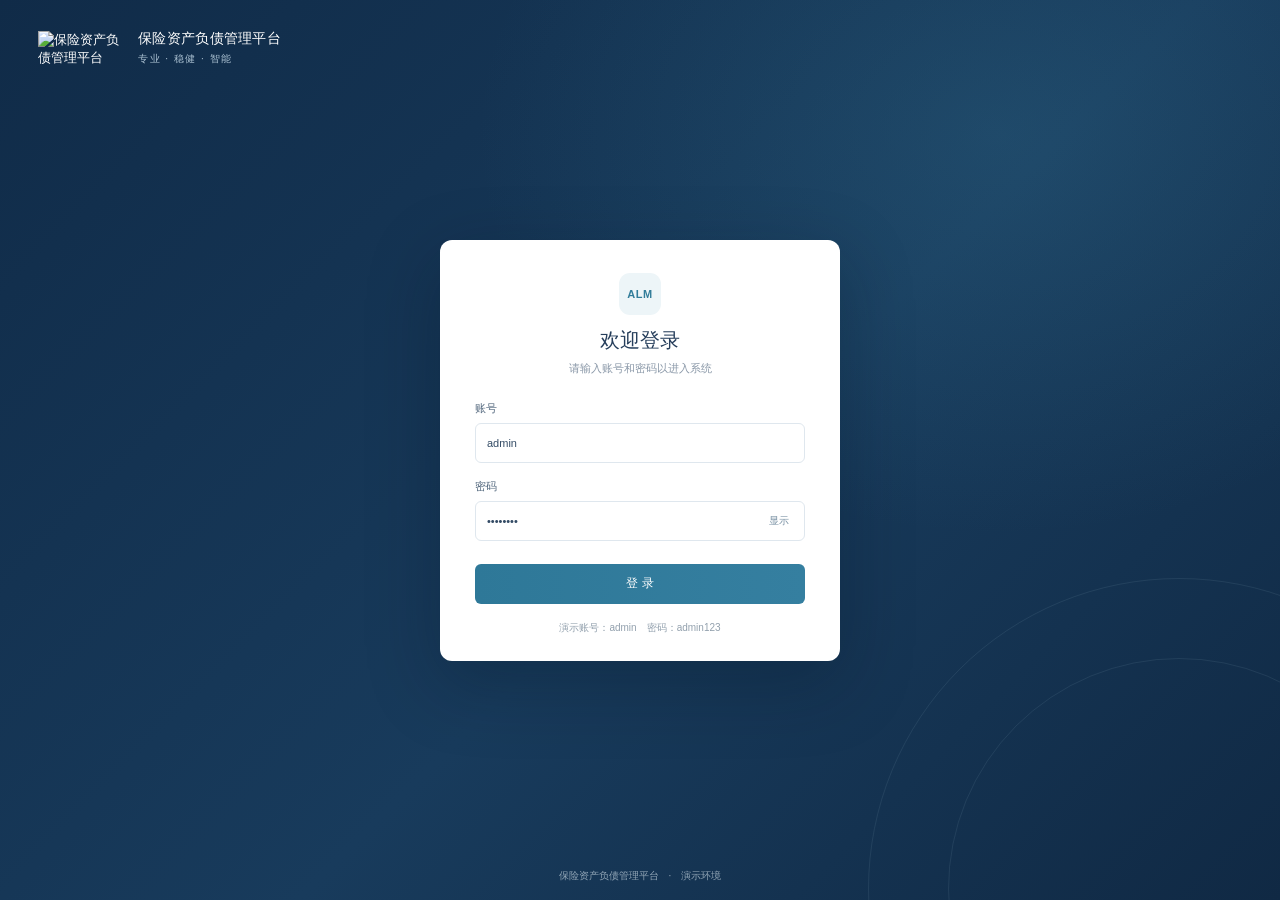
==== index.html @ 6f088827 "v2: 首页监管看板+导航测算分析/数据接入/报送管理+三步导入校验" ====
<!doctype html>
<html lang="zh-CN"><head><meta charset="UTF-8"/><meta name="viewport" content="width=device-width, initial-scale=1.0"/><meta name="theme-color" content="#10243f"/><title>保险资产负债管理平台</title>  <script type="module" crossorigin src="./assets/index-BGOxUwSF.js"></script>
  <link rel="stylesheet" crossorigin href="./assets/index-DNsVfER6.css">
</head><body><div id="root"></div></body></html>
---- assets/index-DNsVfER6.css ----
:root{color:#233d59;font-synthesis:none;text-rendering:optimizelegibility;-webkit-font-smoothing:antialiased;--nav:#10243f;--nav-active:#1b3e60;--accent:#43c0bf;--primary:#176f91;--primary-hover:#125c7b;--title:#172b4d;--muted:#74839a;--line:#e8edf4;--shadow:0 3px 8px #152b490f;background:#f4f7fb;font-family:Inter,PingFang SC,Microsoft YaHei,Arial,sans-serif;font-size:13px;font-weight:400}*{box-sizing:border-box}body{min-width:320px;min-height:100vh;margin:0}button,input,select,textarea{font:inherit}button{cursor:pointer;color:inherit}a{color:inherit;text-decoration:none}.app-shell{background:#f4f7fb;height:100vh;min-height:600px;display:flex;overflow:hidden}.sidebar{background:var(--nav);color:#bdc8d6;flex-direction:column;flex:none;width:260px;display:flex;overflow:hidden}.brand{color:#fff;white-space:nowrap;flex:none;align-items:center;gap:12px;height:75px;padding:0 22px;font-size:13px;display:flex}.brand-mark{background:#1b88a6;border-radius:10px;place-items:center;width:34px;height:34px;font-size:26px;font-weight:300;line-height:1;display:grid}.brand-logo{flex:none;width:auto;height:30px;display:block}.brand-text{flex-direction:column;justify-content:center;min-width:0;line-height:1.2;display:flex}.brand-text b{color:#fff;letter-spacing:1px;white-space:nowrap;font-size:13px;font-weight:600}@media (width>=761px){.brand-mark{display:none}}.nav-scroll{scrollbar-width:thin;scrollbar-color:#324861 transparent;flex:1;padding-bottom:16px;overflow-y:auto}.nav-caption{color:#71849f;letter-spacing:1px;padding:20px 22px 8px;font-size:11px}.nav-module{padding:0 12px}.nav-item{color:#bdc8d6;border-radius:7px;align-items:center;gap:12px;height:40px;margin-bottom:5px;padding:0 12px 0 20px;font-size:13px;font-weight:600;transition:background .15s,color .15s;display:flex;position:relative}.nav-item:hover{color:#fff;background:#ffffff0f}.nav-item.active{background:var(--nav-active);color:#fff;font-weight:600}.nav-item.active:before{content:"";background:var(--accent);border-radius:2px;width:3px;position:absolute;top:10px;bottom:10px;left:0}.nav-dot{background:#7f92aa;border-radius:50%;flex:none;width:9px;height:9px}.nav-item.active .nav-dot{background:#59cbca;box-shadow:0 0 0 1px #59cbca59}.nav-chevron{color:#9ab4ca;margin-left:auto;font-size:13px}.sub-list{padding:3px 8px 8px 22px}.sub-list.grouped{background:#ffffff06;border-left:1px solid #ffffff12;border-radius:0 7px 7px 0;margin:1px 0 7px;padding:6px 8px 8px 22px}.sub-group{color:#8fa3bb;letter-spacing:.3px;text-align:left;cursor:pointer;background:0 0;border:0;border-radius:4px;align-items:center;gap:6px;width:100%;padding:7px 10px 4px;font-size:12px;font-weight:600;transition:color .15s;display:flex}.sub-group:hover{color:#c9d6e6}.sub-chevron{color:#6a7f99;margin-left:auto;font-size:12px;transition:transform .15s}.sub-group:before{content:"";background:#5a7088;border-radius:50%;flex:none;width:4px;height:4px}.sub-item{color:#a9b9cd;border-radius:5px;margin:1px 0;padding:7px 12px;font-size:11px;font-weight:500;line-height:1.4;transition:background .15s,color .15s;display:block}.sub-item:hover{color:#e9f2fa;background:#ffffff0d}.sub-item.active{color:#12334d;background:#d8edf2;font-weight:700;position:relative}.sub-item.active:before{content:"";background:var(--accent);border-radius:2px;width:3px;position:absolute;top:6px;bottom:6px;left:0}.nav-divider{border-top:1px solid #2a3e57;margin:15px 22px 0}.sys-nav{text-align:left;color:#bdc8d6;background:0 0;border:0;width:100%;height:36px;padding-left:46px;font-size:12px;display:block}.sys-nav:hover{color:#fff}.sidebar-user{background:#172f4c;border-radius:9px;flex:none;align-items:center;gap:11px;min-height:62px;margin:auto 16px 20px;padding:0 14px;display:flex}.sidebar-user b,.sidebar-user small{display:block}.sidebar-user b{color:#fff;font-size:11px;font-weight:600}.sidebar-user small{color:#95a9c0;margin-top:3px;font-size:10px}.user-avatar,.top-avatar{color:#fff;background:#2b6981;border-radius:50%;flex:none;place-items:center;width:30px;height:30px;font-size:10px;display:grid}.main-area{flex-direction:column;flex:1;min-width:0;display:flex}.topbar{z-index:2;background:#fff;border-bottom:1px solid #e9eef5;flex:none;justify-content:space-between;align-items:center;height:58px;padding:0 30px;display:flex}.breadcrumbs{color:#738198;font-size:11px}.breadcrumbs b{font-weight:600}.breadcrumbs span{color:#3d526e}.top-user{color:#3b4b62;align-items:center;gap:9px;font-size:11px;display:flex}.top-avatar{color:#217e91;background:#edf4f7;width:28px;height:28px}.caret{color:#8997a9}.page-scroll{flex:1;min-height:0;overflow:auto}.page-content{max-width:1800px;margin:0 auto;padding:23px 30px 34px}.page-heading{justify-content:space-between;align-items:flex-start;gap:18px;min-height:56px;margin-bottom:18px;display:flex}.page-heading h1{color:var(--title);margin:0;font-size:21px;font-weight:700;line-height:1.2}.page-heading p{color:var(--muted);margin:7px 0 0;font-size:11px}.heading-actions{flex-wrap:wrap;align-items:center;gap:8px;display:flex}.button{color:#51677f;white-space:nowrap;background:#fff;border:1px solid #dce5ee;border-radius:5px;justify-content:center;align-items:center;height:30px;padding:0 14px;font-size:11px;transition:all .15s;display:inline-flex}.button:hover{color:var(--primary);background:#f7fbfd;border-color:#a9c6d7}.button.primary{background:var(--primary);border-color:var(--primary);color:#fff;font-weight:600}.button.primary:hover{background:var(--primary-hover);border-color:var(--primary-hover)}.status-pill{color:#2b8972;white-space:nowrap;background:#eff9f5;border:1px solid #cce9df;border-radius:14px;padding:5px 10px;font-size:10px}.card{box-shadow:var(--shadow);background:#fff;border:1px solid #e7edf3;border-radius:8px;overflow:hidden}.card-header{border-bottom:1px solid #edf1f5;justify-content:space-between;align-items:center;height:50px;padding:0 18px;display:flex}.card-header h2{color:var(--title);margin:0;font-size:13px;font-weight:700}.card-header>div{align-items:center;gap:8px;display:flex}.card-body{padding:16px 18px}.muted{color:#8593a6;font-size:10px}.kpi-grid{grid-template-columns:repeat(7,minmax(125px,1fr));gap:10px;display:grid}.kpi-card{text-align:left;min-width:0;height:104px;box-shadow:var(--shadow);background:#fff;border:1px solid #e8edf4;border-radius:8px;padding:15px 13px 10px;transition:transform .15s,box-shadow .15s,border .15s;position:relative;overflow:hidden}.kpi-card:hover{transform:translateY(-2px);box-shadow:0 6px 16px #152b491a}.kpi-card.selected{border-color:#8fc5d2}.kpi-topline{background:#2289a3;height:3px;position:absolute;top:0;left:0;right:0}.kpi-card:nth-child(2n) .kpi-topline{background:#7386a7}.kpi-label{color:#52657d;text-overflow:ellipsis;white-space:nowrap;font-size:10px;display:block;overflow:hidden}.kpi-card strong{color:#1b3655;margin-top:6px;font-size:22px;line-height:1.15;display:block}.kpi-card small{color:#8795a8;margin-top:6px;font-size:9px;display:block}.kpi-card em{color:#23836e;margin-left:3px;font-style:normal}.metric-detail{border-color:#b9dce4;margin-top:13px}.text-button{color:var(--primary);background:0 0;border:0;font-size:10px}.formula-box{background:#f3f8fb;border-radius:6px;align-items:center;gap:16px;padding:12px 14px;display:flex}.formula-box span{color:#74839a;flex:none;font-size:10px}.formula-box b{color:#1d4667;font-size:12px}.metric-detail .card-body>p{color:#6f8093;margin:11px 0;font-size:11px}.detail-columns{color:#74839a;border-top:1px solid #edf1f5;flex-wrap:wrap;gap:28px;padding-top:9px;font-size:10px;display:flex}.detail-columns strong{color:#314b65;font-weight:600}.two-col{grid-template-columns:minmax(0,1.6fr) minmax(300px,1fr);gap:14px;display:grid}.section-gap{margin-top:14px}.chart-wrap{height:230px;padding-top:9px;position:relative}.chart-wrap svg{width:100%;height:205px;overflow:visible}.chart-wrap svg text{fill:#94a1b1;font-size:10px}.chart-legend{color:#74839a;gap:15px;font-size:10px;display:flex;position:absolute;top:-40px;right:2px}.chart-legend span{align-items:center;gap:5px;display:flex}.chart-legend i{border-radius:50%;width:8px;height:8px;display:inline-block}.legend-blue{background:#328bc6}.legend-teal{background:#22a38b}.allocation{justify-content:center;align-items:center;gap:25px;min-height:205px;display:flex}.donut{background:conic-gradient(#2789bb 0 52.4%,#4cae9d 52.4% 71%,#7fa4c1 71% 83.3%,#b2c3d4 83.3% 93.7%,#d8e0e8 93.7% 100%);border-radius:50%;flex:none;place-items:center;width:145px;height:145px;display:grid}.donut>div{text-align:center;background:#fff;border-radius:50%;align-content:center;width:102px;height:102px;display:grid}.donut b{color:#263e5d;font-size:17px}.donut small{color:#8290a2;font-size:9px}.allocation-list{min-width:160px}.allocation-list>div{color:#67798f;align-items:center;gap:7px;margin:12px 0;font-size:10px;display:flex}.allocation-list b{color:#334e6c;margin-left:auto}.swatch{background:#2789bb;border-radius:2px;width:8px;height:8px}.swatch.s1{background:#4cae9d}.swatch.s2{background:#7fa4c1}.swatch.s3{background:#b2c3d4}.swatch.s4{background:#d8e0e8}.table-scroll{width:100%;overflow:auto}table{border-collapse:collapse;white-space:nowrap;width:100%;font-size:11px}thead{background:#f4f7fa}th{color:#53677f;text-align:left;border-bottom:1px solid #e3eaf1;height:38px;padding:0 12px;font-weight:600}td{color:#364d67;border-bottom:1px solid #edf1f5;height:42px;padding:0 12px}.tag{white-space:nowrap;border-radius:11px;align-items:center;height:20px;padding:0 8px;font-size:9px;display:inline-flex}.tag.blue{color:#367da0;background:#edf5fa}.tag.gray{color:#8491a0;background:#f0f2f5}.positive{color:#23836e}.negative{color:#b84e42}.empty-cell{color:#93a0af;height:100px;text-align:center!important}.table-note{color:#93a0af;margin-top:12px;font-size:10px}.filterbar{box-shadow:var(--shadow);background:#fff;border:1px solid #e7edf3;border-radius:8px;flex-wrap:wrap;align-items:flex-end;gap:12px;margin-bottom:14px;padding:12px 16px;display:flex}.filter-control{color:#74839a;flex-direction:column;gap:5px;font-size:10px;display:flex}.filter-control select,.filter-control input,.table-toolbar input,.table-toolbar select,.market-filters select,.mini-select{color:#354b65;background:#fbfcfd;border:1px solid #e1e8ef;border-radius:5px;outline:none;min-width:150px;height:28px;padding:0 9px}.filter-control input:focus,.filter-control select:focus{border-color:#9dbdd2}.filter-control.search-control input{min-width:190px}.pager{color:#8492a3;justify-content:flex-end;align-items:center;gap:7px;margin:12px 0 4px;font-size:10px;display:flex}.pager button{color:#65768c;background:#fff;border:1px solid #e2e8ef;border-radius:4px;min-width:25px;height:25px}.pager .current-page{background:var(--primary);border-color:var(--primary);color:#fff}.pager input{text-align:center;border:1px solid #dce5ec;border-radius:4px;width:32px;height:22px}.tabs{border-bottom:1px solid #e2e8ef;gap:25px;margin:0 0 14px;display:flex}.tabs button{color:#718198;background:0 0;border:0;padding:0 2px 11px;font-size:12px;position:relative}.tabs button:hover,.tabs button.active{color:var(--primary);font-weight:600}.tabs button.active:after{content:"";background:var(--primary);border-radius:2px;height:2px;position:absolute;bottom:-1px;left:0;right:0}.tab-count{color:var(--primary);background:#e8f3f6;border-radius:9px;margin-left:6px;padding:1px 6px;font-size:9px}.table-toolbar{align-items:center;gap:10px;margin:-2px 0 12px;display:flex}.table-toolbar input{min-width:230px}.table-toolbar select{min-width:155px}.table-toolbar .tag{margin-left:auto}.switch{vertical-align:middle;background:#cdd5de;border:none;border-radius:11px;width:34px;height:18px;padding:2px;transition:background .2s}.switch:after{content:"";background:#fff;border-radius:50%;width:14px;height:14px;transition:transform .2s;display:block;box-shadow:0 1px 2px #8390a0}.switch.on{background:#27977d}.switch.on:after{transform:translate(16px)}.row-actions{gap:6px;display:flex}.row-actions .button{height:26px;padding:0 8px;font-size:10px}.summary-row{gap:12px;margin-bottom:14px;display:flex}.summary-card{min-width:150px;box-shadow:var(--shadow);background:#fff;border:1px solid #e7edf3;border-radius:7px;align-items:center;gap:9px;padding:11px 14px;display:flex}.summary-card small{color:#7c8b9d;font-size:10px}.summary-card b{color:#263f5e;font-size:15px}.summary-card span{color:#8391a1;font-size:10px}.notice{color:#52738c;background:#f0f7fb;border:1px solid #d9eaf2;border-radius:6px;margin:0 0 14px;padding:10px 13px;font-size:10px}.modal-backdrop{z-index:20;background:#0c1b2e6b;place-items:center;padding:16px;display:grid;position:fixed;inset:0}.modal{background:#fff;border-radius:9px;width:min(520px,100%);overflow:hidden;box-shadow:0 20px 70px #0c1b2e3d}.modal header,.modal footer{border-bottom:1px solid #edf1f5;justify-content:space-between;align-items:center;height:52px;padding:0 18px;display:flex}.modal header b{color:var(--title);font-size:14px}.modal header button{color:#8291a3;background:0 0;border:0;font-size:23px}.modal-body{color:#53677d;padding:18px;font-size:11px}.modal footer{border-top:1px solid #edf1f5;border-bottom:0;justify-content:flex-end;gap:8px}.modal-lead{color:#304a65;margin:0 0 14px;font-weight:600}.modal-field{color:#6e8094;margin-top:16px;font-size:10px;display:block}.modal-field textarea{color:#40566f;resize:vertical;border:1px solid #dfe7ee;border-radius:5px;width:100%;margin-top:6px;padding:9px;display:block}.report-summary{grid-template-columns:repeat(4,1fr);gap:10px;margin:14px 0;display:grid}.report-summary>div{box-shadow:var(--shadow);background:#fff;border:1px solid #e7edf3;border-radius:7px;padding:12px 14px}.report-summary small,.report-summary b{display:block}.report-summary small{color:#8491a1;font-size:10px}.report-summary b{color:#344d68;margin-top:6px;font-size:11px}.report-chapters{grid-template-columns:repeat(3,minmax(180px,1fr));gap:12px;display:grid}.chapter-card{text-align:left;min-height:112px;box-shadow:var(--shadow);background:#fff;border:1px solid #e7edf3;border-radius:8px;padding:15px}.chapter-card b,.chapter-card small{display:block}.chapter-card b{color:#304963;font-size:12px}.chapter-card small{color:#8391a1;margin-top:7px;font-size:10px}.chapter-progress{background:#eaf0f6;border-radius:3px;height:4px;margin-top:16px}.chapter-progress i{background:#2584ed;border-radius:3px;height:4px;display:block}.flow{justify-content:space-between;align-items:center;gap:8px;display:flex}.flow-step{color:#536981;align-items:center;gap:9px;font-size:11px;display:flex}.flow-step span{color:#28738d;background:#edf5f9;border-radius:50%;place-items:center;width:24px;height:24px;font-size:9px;display:grid}.flow-step b{color:#b2bdc8;margin-left:8px;font-size:16px}.market-filters{color:#75859a;background:#fff;border:1px solid #e7edf3;border-radius:8px;align-items:center;gap:22px;margin-bottom:14px;padding:12px 16px;font-size:10px;display:flex}.market-filters label{align-items:center;gap:9px;display:flex}.data-source{margin-left:auto}.data-source span{color:#314b66}.market-kpis{grid-template-columns:repeat(5,1fr);gap:10px;margin-bottom:14px;display:grid}.market-kpis>div{box-shadow:var(--shadow);background:#fff;border:1px solid #e7edf3;border-radius:7px;padding:12px 15px}.market-kpis small,.market-kpis strong{display:block}.market-kpis small{color:#8291a2;font-size:10px}.market-kpis strong{color:#2c4562;margin-top:7px;font-size:18px}.market-kpis span{color:#24866f;font-size:9px}.segmented{border:1px solid #e0e7ef;border-radius:5px;display:flex;overflow:hidden}.segmented button{color:#6f8095;background:#fff;border:0;padding:5px 10px;font-size:9px}.segmented button.active{color:#176f91;background:#eaf4f7}.forecast-summary{grid-template-columns:repeat(4,1fr);gap:10px;margin:14px 0;display:grid}.forecast-summary>div{box-shadow:var(--shadow);background:#fff;border:1px solid #e7edf3;border-radius:7px;padding:13px 15px}.forecast-summary small,.forecast-summary strong,.forecast-summary span{display:block}.forecast-summary small{color:#7f8da0;font-size:10px}.forecast-summary strong{color:#263f5e;margin:7px 0 3px;font-size:19px}.forecast-summary span{color:#97a3b2;font-size:9px}.param-list>div{border-bottom:1px solid #edf1f5;justify-content:space-between;padding:12px 2px;font-size:10px;display:flex}.param-list>div:last-child{border:0}.param-list span{color:#8593a4}.param-list b{color:#344b65;font-weight:600}@media (width<=1200px){.sidebar{width:230px}.page-content{padding:20px}.kpi-grid{grid-template-columns:repeat(4,minmax(130px,1fr))}.two-col{grid-template-columns:1fr}.allocation{justify-content:flex-start}.report-chapters{grid-template-columns:repeat(2,minmax(180px,1fr))}}.chart-wrap{padding-top:24px}.chart-wrap svg{height:190px}.chart-legend{top:4px}.report-tabs{scrollbar-width:thin;background:#fff;border-bottom:1px solid #e6edf3;gap:0;margin:12px 0 14px;display:flex;overflow:auto}.report-tabs button{color:#6e8094;background:#fff;border:0;border-bottom:2px solid #0000;flex:none;height:39px;padding:0 13px;font-size:10px}.report-tabs button:hover{color:var(--primary);background:#f8fbfd}.report-tabs button.active{border-bottom-color:var(--primary);color:var(--primary);font-weight:700}.asset-table{table-layout:fixed;min-width:1450px;font-size:10px}.asset-table th,.asset-table td{text-align:center;white-space:normal;height:auto;padding:8px;line-height:1.4}.asset-table thead tr:first-child th{color:#304965;background:#eaf1f6;border-right:1px solid #dde6ed;height:37px;font-weight:700}.asset-table thead tr:nth-child(2) th{color:#53677f;background:#f4f7fa;height:46px;font-size:9px}.asset-table th:first-child,.asset-table td:first-child{text-align:left;width:230px}.asset-table .asset-sticky{z-index:1;background:#eaf1f6;position:sticky;left:0}.asset-table td.asset-name{z-index:1;text-align:left;color:#354c66;background:#fff;padding:8px;position:sticky;left:0}.asset-table tbody tr:hover td.asset-name{background:#f6fafc}.asset-table tbody tr.asset-section-row td{color:#2c4561;background:#f0f5f8;font-weight:700}.asset-table tbody tr.asset-section-row td.asset-name{background:#f0f5f8}.asset-table-wrap{max-height:calc(100vh - 410px)}@media (width<=900px){.page-content{padding-left:18px;padding-right:18px}.kpi-grid{grid-template-columns:repeat(2,minmax(0,1fr))}.market-kpis{grid-template-columns:repeat(3,minmax(0,1fr))}}@media (width<=760px){.app-shell{height:auto;min-height:100dvh}.sidebar{width:66px;height:100vh;position:sticky;top:0}.brand{padding:0 16px}.brand b,.brand-logo,.brand-text,.nav-caption,.nav-item span:not(.nav-dot),.sub-list,.nav-divider,.sys-nav,.sidebar-user{display:none}.nav-module{padding:0 8px}.nav-item{justify-content:center;margin:7px 0;padding:0}.nav-dot{width:10px;height:10px}.topbar{height:52px;padding:0 15px}.breadcrumbs{font-size:10px}.top-user>span:not(.top-avatar){display:none}.page-content{padding:17px 13px 25px}.page-heading{display:block}.heading-actions{margin-top:13px}.kpi-grid{grid-template-columns:repeat(2,minmax(130px,1fr))}.kpi-card{height:94px}.report-summary,.forecast-summary,.market-kpis{grid-template-columns:repeat(2,1fr)}.market-kpis>div:last-child{grid-column:span 2}.market-filters{flex-direction:column;align-items:flex-start;gap:10px}.data-source{margin-left:0}.report-chapters{grid-template-columns:1fr}.summary-row{flex-wrap:wrap}.summary-card{flex:1;min-width:140px}.row-actions{flex-direction:column}.flow{flex-direction:column;align-items:flex-start}.flow-step b{display:none}.formula-box{flex-direction:column;align-items:flex-start;gap:6px}.card-body{padding:13px}.card-header{padding:0 13px}.filterbar{gap:9px}.filter-control{flex:1;min-width:125px}.filter-control select,.filter-control input{width:100%;min-width:0}.filter-control.search-control input{min-width:0}.table-toolbar{flex-wrap:wrap}.table-toolbar input{flex:1;min-width:0}.table-toolbar .tag{margin-left:0}}.nav-item,.sub-item,.sys-nav{outline:none}.nav-item:focus-visible,.sub-item:focus-visible,.sys-nav:focus-visible{outline-offset:2px;outline:2px solid #59cbca}.nav-item:hover .nav-dot{background:#59cbca}.nav-chevron{transition:transform .18s,color .15s}.nav-item:hover .nav-chevron{color:#d7e7f2}.nav-item.active .nav-chevron{transform:rotate(180deg)}.sub-list{animation:.16s ease-out nav-reveal}.sub-list.grouped>div+div{border-top:1px solid #ffffff0a;margin-top:2px;padding-top:2px}@keyframes nav-reveal{0%{opacity:.6;transform:translateY(-3px)}to{opacity:1;transform:translateY(0)}}.prototype-filter{box-shadow:var(--shadow);background:#fff;border:1px solid #e7edf3;border-radius:8px;flex-wrap:wrap;align-items:flex-end;gap:12px;margin:0 0 14px;padding:12px 16px;display:flex}.prototype-filter label{color:#74839a;align-items:center;gap:8px;font-size:10px;display:flex}.prototype-filter select,.prototype-filter input{color:#354b65;height:29px;font:inherit;background:#fbfcfd;border:1px solid #e1e8ef;border-radius:5px;padding:0 9px}.prototype-filter .button{height:29px}.prototype-filter .demo-tag{color:#39849d;background:#edf7fa;border:1px solid #d9edf2;border-radius:12px;margin-left:auto;padding:4px 9px;font-size:9px}.market-prototype-filter>label:first-child{flex-wrap:wrap}.market-prototype-filter input[type=date]{width:142px}.prototype-kpis,.prototype-stat-cards{grid-template-columns:repeat(5,minmax(0,1fr));gap:10px;margin-bottom:14px;display:grid}.prototype-kpis>div,.prototype-stat-cards>div{min-width:0;min-height:84px;box-shadow:var(--shadow);background:#fff;border:1px solid #e7edf3;border-radius:7px;padding:12px 14px}.prototype-kpis small,.prototype-kpis strong,.prototype-kpis span,.prototype-stat-cards small,.prototype-stat-cards strong,.prototype-stat-cards span{display:block}.prototype-kpis small,.prototype-stat-cards small{color:#8291a2;font-size:10px;line-height:1.4}.prototype-kpis strong,.prototype-stat-cards strong{color:#294663;white-space:nowrap;margin:8px 0 4px;font-size:19px}.prototype-kpis span,.prototype-stat-cards span{color:#93a0af;font-size:9px}.market-prototype .card{margin-bottom:14px}.prototype-chart{height:230px;padding-top:25px;position:relative}.prototype-chart svg{width:100%;height:195px;overflow:visible}.prototype-chart svg text{font-family:inherit}.prototype-legend{color:#75859a;font-size:10px;position:absolute;top:2px;right:8px}.market-prototype-grid{grid-template-columns:minmax(0,1.4fr) minmax(330px,1fr);gap:14px;display:grid}.market-prototype-grid .card{margin-bottom:0}.yield-curve>div{color:#687c91;grid-template-columns:55px 1fr 55px;align-items:center;gap:10px;margin:13px 0;font-size:10px;display:grid}.yield-curve>div>div{background:#eff3f6;border-radius:8px;height:8px;overflow:hidden}.yield-curve i{background:linear-gradient(90deg,#53b7b1,#2d86ad);border-radius:8px;height:100%;display:block}.yield-curve b{text-align:right;color:#2e4a67;font-weight:600}.prototype-tabs{margin-top:12px}.prototype-analysis-select{color:#74839a;flex-wrap:wrap;align-items:center;gap:26px;padding:9px 2px 13px;font-size:10px;display:flex}.prototype-analysis-select b{color:#394f68;background:#fff;border:1px solid #e0e7ef;border-radius:5px;margin-left:7px;padding:6px 10px;font-weight:500;display:inline-block}.prototype-stat-cards{grid-template-columns:repeat(4,minmax(0,1fr))}.forecast-prototype>.card{margin-bottom:14px}.forecast-prototype table{font-size:10px}.forecast-prototype th{color:#435c77;background:#eef3f7;height:42px}.forecast-prototype td{height:38px}.forecast-source{color:#76879a;background:#f4f8fa;border:1px solid #e3edf1;border-radius:6px;margin-top:14px;padding:12px 14px;font-size:10px;line-height:1.7}.scope-grid{grid-template-columns:repeat(3,1fr);gap:18px;display:grid}.scope-grid>div{border-left:3px solid #5aa9b1;padding:3px 12px}.scope-grid b{color:#314c68;font-size:11px}.scope-grid p{color:#74839a;margin:7px 0 0;font-size:10px;line-height:1.7}.equation-cards{grid-template-columns:repeat(5,minmax(0,1fr));align-items:center;gap:12px;display:grid}.equation-cards>div{background:#f9fbfc;border:1px solid #e5edf2;border-radius:7px;min-height:74px;padding:12px;position:relative}.equation-cards small,.equation-cards b{display:block}.equation-cards small{color:#78899b;min-height:25px;font-size:9px}.equation-cards b{color:#2d4b68;white-space:nowrap;margin-top:6px;font-size:12px}.equation-cards i{color:#91a1b0;z-index:1;font-size:10px;font-style:normal;position:absolute;top:26px;right:-15px}@media (width<=1100px){.prototype-kpis{grid-template-columns:repeat(3,minmax(0,1fr))}.market-prototype-grid{grid-template-columns:1fr}.prototype-stat-cards{grid-template-columns:repeat(2,minmax(0,1fr))}.equation-cards{grid-template-columns:repeat(3,minmax(0,1fr))}}@media (width<=700px){.prototype-kpis{grid-template-columns:repeat(2,minmax(0,1fr))}.prototype-filter{align-items:stretch}.prototype-filter label{justify-content:space-between;width:100%}.prototype-filter label select{flex:1;min-width:0}.prototype-filter .demo-tag{margin-left:0}.scope-grid{grid-template-columns:1fr}.prototype-stat-cards{grid-template-columns:repeat(2,minmax(0,1fr))}.market-prototype-filter input[type=date]{width:calc(50% - 20px)}}.stress-review-note{color:#816b37;background:#fffaf0;border:1px solid #f0dfb5;border-radius:6px;justify-content:space-between;align-items:center;gap:16px;margin-bottom:12px;padding:10px 14px;font-size:10px;display:flex}.stress-review-note label{white-space:nowrap;align-items:center;gap:8px;display:flex}.stress-review-note select{color:#5d6470;background:#fff;border:1px solid #e7dfcc;border-radius:4px;height:27px;padding:0 8px;font-size:10px}.stress-overview{align-items:center;gap:10px;margin-bottom:13px;display:flex}.stress-overview>div{background:#fff;border:1px solid #e7edf3;border-radius:6px;justify-content:space-between;align-items:center;min-width:112px;padding:9px 12px;display:flex}.stress-overview small{color:#7c8b9c;font-size:10px}.stress-overview b{color:#294663;font-size:17px}.stress-overview>span{color:#8291a2;margin-left:6px;font-size:10px}.stress-table{min-width:1100px}.stress-table th:nth-child(6),.stress-table td:nth-child(6){text-align:center;width:70px}.stress-table th:last-child{width:200px}.stress-table td{white-space:normal;line-height:1.5}.stress-table .row-actions{white-space:nowrap;gap:6px;display:flex}.stress-table .row-actions .button{padding:0 9px}.scenario-expand{color:#2e4d69;text-align:left;background:0 0;border:0;padding:0;font-size:10px;line-height:1.5}.scenario-expand:hover{color:var(--primary)}.scenario-detail-row>td{background:#f7fafc;padding:0}.scenario-detail{color:#526a80;background:#f5f9fb;border-left:3px solid #58a9b1;margin:0 12px 10px 25px;padding:13px 16px}.scenario-detail>div{justify-content:space-between;gap:12px;display:flex}.scenario-detail b{color:#294967;font-size:11px}.scenario-detail span,.scenario-detail small{color:#8594a4;font-size:9px}.scenario-detail ul{margin:9px 0;padding-left:18px}.scenario-detail li{margin:3px 0;font-size:10px;line-height:1.7}.run-review-note{color:#74859a;background:#f6f9fb;border:1px solid #e8eef3;border-radius:6px;grid-template-columns:150px 1fr;gap:5px 12px;margin:14px 0 0;padding:11px 13px;font-size:10px;line-height:1.6;display:grid}.run-review-note b{color:#3d5873;grid-row:span 2}.run-review-note small{color:#91a0af;font-size:9px}@media (width<=760px){.stress-review-note{flex-direction:column;align-items:flex-start}.stress-overview{flex-wrap:wrap;align-items:stretch}.stress-overview>span{width:100%;margin:4px 0}.run-review-note{grid-template-columns:1fr}.run-review-note b{grid-row:auto}}.report-prototype-filter{box-shadow:var(--shadow);background:#fff;border:1px solid #e7edf3;border-radius:8px;flex-wrap:wrap;align-items:flex-end;gap:12px;margin-bottom:12px;padding:12px 16px;display:flex}.report-prototype-filter label{color:#74839a;flex-direction:column;gap:5px;font-size:10px;display:flex}.report-prototype-filter input,.report-prototype-filter select{color:#354b65;min-width:170px;height:29px;font:inherit;background:#fbfcfd;border:1px solid #e1e8ef;border-radius:5px;padding:0 9px}.report-placeholder{color:#74839a;padding:26px 20px;font-size:11px;line-height:1.7}.app-shell{height:100dvh;min-height:0}.brand{background:linear-gradient(110deg,#1c4a6952,#10243f00 78%);border-bottom:1px solid #ffffff12;gap:9px;height:72px;padding:0 17px}.brand-mark{display:none}.brand-logo{object-fit:contain;opacity:.98;flex:none;width:auto;max-width:64px;height:25px}.brand-text{flex:1;min-width:0}.brand-text b{letter-spacing:.2px;text-overflow:ellipsis;font-size:12px;overflow:hidden}.brand-close,.mobile-menu,.nav-backdrop{display:none}@media (width<=760px){.app-shell{height:100dvh;min-height:0;overflow:hidden}.sidebar{z-index:30;width:260px;height:100dvh;box-shadow:none;transition:transform .22s;position:fixed;inset:0 auto 0 0;transform:translate(-102%)}.sidebar.mobile-open{transform:translate(0);box-shadow:12px 0 36px #09192c52}.brand{gap:9px;height:72px;padding:0 16px}.brand-logo{max-width:68px;height:26px}.brand-text b{font-size:12px}.brand-close{color:#c9d8e6;background:#ffffff0a;border:1px solid #ffffff24;border-radius:6px;place-items:center;width:27px;height:27px;font-size:20px;line-height:1;display:grid}.nav-scroll{padding-bottom:14px}.nav-caption{padding-top:18px}.nav-module{padding:0 12px}.nav-item{justify-content:flex-start;margin:0 0 5px;padding:0 12px 0 20px}.nav-item span:not(.nav-dot),.sub-list,.nav-divider,.sys-nav,.sidebar-user{display:block}.sidebar-user{display:flex}.main-area{width:100%;min-width:0;height:100dvh}.topbar{gap:10px;height:52px;padding:0 12px}.mobile-menu{color:#35536f;background:#fff;border:1px solid #e2eaf1;border-radius:6px;flex:none;justify-content:center;align-items:center;width:30px;height:30px;font-size:15px;display:inline-flex}.breadcrumbs{text-overflow:ellipsis;white-space:nowrap;flex:1;min-width:0;font-size:10px;overflow:hidden}.top-user{flex:none;gap:6px}.top-user>span:not(.top-avatar){display:none}.page-scroll{overscroll-behavior:contain;min-height:0;overflow:auto}.nav-backdrop{z-index:25;background:#0614246b;border:0;width:100%;height:100%;display:block;position:fixed;inset:0}.page-content{padding:17px 14px 26px}}@media (width<=520px){.topbar{gap:8px;padding:0 9px}.page-content{padding:15px 10px 22px}.page-heading h1{font-size:19px}.page-heading{margin-bottom:14px}.heading-actions{gap:6px}.heading-actions .button{padding:0 9px}.regulatory-query,.prototype-kpis,.prototype-stat-cards{grid-template-columns:repeat(2,minmax(0,1fr))}.market-prototype-grid{grid-template-columns:minmax(0,1fr)}.equation-cards{grid-template-columns:repeat(2,minmax(0,1fr))}.equation-cards i{right:-12px}.report-prototype-filter label{width:100%}.report-prototype-filter input,.report-prototype-filter select{width:100%;min-width:0}.stress-overview>div{flex:1;min-width:90px}}@media (width<=760px){.brand-logo{display:block}.brand-text{display:flex}.brand-text b{display:block}}@media (width<=900px){.app-shell{height:100dvh;min-height:0;overflow:hidden}.sidebar{z-index:30;width:260px;height:100dvh;box-shadow:none;transition:transform .22s;position:fixed;inset:0 auto 0 0;transform:translate(-102%)}.sidebar.mobile-open{transform:translate(0);box-shadow:12px 0 36px #09192c52}.brand{gap:9px;height:72px;padding:0 16px}.brand-logo{max-width:68px;height:26px;display:block}.brand-text{flex:1;min-width:0;display:flex}.brand-text b{font-size:12px;display:block}.brand-close{color:#c9d8e6;background:#ffffff0a;border:1px solid #ffffff24;border-radius:6px;place-items:center;width:27px;height:27px;font-size:20px;line-height:1;display:grid}.nav-module{padding:0 12px}.nav-item{justify-content:flex-start;margin:0 0 5px;padding:0 12px 0 20px}.nav-item span:not(.nav-dot),.sub-list,.nav-divider,.sys-nav{display:block}.sidebar-user{display:flex}.main-area{width:100%;min-width:0;height:100dvh}.mobile-menu{color:#35536f;background:#fff;border:1px solid #e2eaf1;border-radius:6px;flex:none;justify-content:center;align-items:center;width:30px;height:30px;font-size:15px;display:inline-flex}.topbar{gap:10px;height:52px;padding:0 14px}.breadcrumbs{text-overflow:ellipsis;white-space:nowrap;flex:1;min-width:0;overflow:hidden}.nav-backdrop{z-index:25;background:#0614246b;border:0;width:100%;height:100%;display:block;position:fixed;inset:0}.brand-logo{max-width:56px;height:22px}.brand-text b{letter-spacing:0;font-size:11px}}.operations-page .filterbar{align-items:flex-end}.operations-filter-actions{gap:8px;margin-left:auto;display:flex}.operations-summary{grid-template-columns:repeat(4,minmax(0,1fr));gap:12px;margin:0 0 14px;display:grid}.operations-summary>div{min-width:0;box-shadow:var(--shadow);background:#fff;border:1px solid #e7edf3;border-radius:8px;padding:13px 15px}.operations-summary small,.operations-summary b,.operations-summary span{display:block}.operations-summary small{color:#7d8ca0;font-size:10px}.operations-summary b{color:#244361;margin-top:8px;font-size:19px}.operations-summary span{color:#8a98a9;margin-top:5px;font-size:9px}.operations-summary .operation-status{color:#ad7a31;font-size:15px}.operations-notice{color:#2b8972;background:#eff9f5;border:1px solid #cce9df;border-radius:6px;margin:-4px 0 12px;padding:9px 12px;font-size:11px}.operations-page>.card{margin-bottom:14px}.operations-page>.card>.table-scroll{padding:0 18px}.operations-table-foot{color:#8291a2;justify-content:space-between;align-items:center;padding:10px 18px;font-size:10px;display:flex}.operations-table-foot span{color:#708197}.operations-table-foot b{background:var(--primary);color:#fff;border-radius:4px;place-items:center;width:24px;height:24px;display:inline-grid}.operations-flow{align-items:center;gap:16px;padding:8px 4px;display:flex;overflow:auto}.operations-flow-step{color:#415b75;flex:1;align-items:center;gap:10px;min-width:0;display:flex}.operations-flow-step i{color:#317b96;background:#eaf3f7;border-radius:50%;flex:none;place-items:center;width:31px;height:31px;font-size:10px;font-style:normal;font-weight:700;display:grid}.operations-flow-step b{white-space:nowrap;font-size:11px;font-weight:600}.operations-flow-step span{color:#9caaba;margin-left:auto;font-size:17px}.system-management-placeholder{align-items:flex-start;gap:15px;padding:22px;display:flex}.system-management-icon{color:#317b96;background:#edf5f8;border-radius:8px;place-items:center;width:36px;height:36px;font-size:18px;display:grid}.system-management-placeholder b{color:#314d69;font-size:12px}.system-management-placeholder p{color:#8291a2;max-width:680px;margin:8px 0 0;font-size:10px;line-height:1.7}@media (width<=900px){.operations-summary{grid-template-columns:repeat(2,minmax(0,1fr))}.operations-flow{min-width:650px}}@media (width<=520px){.operations-filter-actions{width:100%;margin-left:0}.operations-filter-actions .button{flex:1}.operations-summary{gap:8px}.operations-summary>div{padding:11px}.operations-flow{min-width:560px}.system-management-placeholder{padding:16px}}.demo-data-badge{color:#668293;white-space:nowrap;background:#f5fafb;border:1px solid #dce8ed;border-radius:12px;align-items:center;height:22px;padding:0 8px;font-size:9px;display:inline-flex}.operations-page .page-heading{align-items:center}.operations-page .page-heading>.heading-actions{justify-content:flex-end}.operations-page .operations-notice{justify-content:space-between;align-items:center;gap:10px;display:flex}.operations-notice button{color:inherit;background:0 0;border:0;padding:0 2px;font-size:17px;line-height:1}.operations-flow-step.done i{color:#2b8972;background:#e9f6f1}.operations-flow-step.current i{color:#28799a;background:#e9f2f8;box-shadow:0 0 0 3px #eef5f8}.operations-flow-step.current b,.operations-flow-step.current{color:#236f8d}.ops-modal-backdrop{z-index:50;background:#0d1f336b;place-items:center;padding:20px;display:grid;position:fixed;inset:0}.ops-modal{background:#fff;border:1px solid #e3eaf0;border-radius:10px;width:min(520px,100%);overflow:hidden;box-shadow:0 18px 54px #14273e38}.ops-modal-head{color:#233d59;border-bottom:1px solid #edf1f5;justify-content:space-between;align-items:center;height:50px;padding:0 18px;font-size:13px;display:flex}.ops-modal-head button{color:#75869a;background:#f4f7f9;border:0;border-radius:5px;width:26px;height:26px;font-size:18px}.ops-modal-body{padding:18px}.ops-modal-intro{color:#8190a1;margin:0 0 16px;font-size:10px}.ops-modal-timeline{gap:0;display:grid}.ops-modal-timeline>div{border-bottom:1px solid #eff2f5;grid-template-columns:30px 1fr auto;align-items:center;gap:10px;min-height:45px;display:grid}.ops-modal-timeline i{color:#317b96;background:#edf5f8;border-radius:50%;place-items:center;width:25px;height:25px;font-size:9px;font-style:normal;display:grid}.ops-modal-timeline b{color:#38536f;font-size:11px}.ops-modal-timeline span{color:#8998a8;font-size:9px}.ops-modal-note{color:#8897a7;margin:14px 0 0;font-size:10px;line-height:1.7}.ops-form-grid{grid-template-columns:repeat(2,minmax(0,1fr));gap:13px 14px;display:grid}.ops-form-grid label{color:#6f8092;gap:6px;font-size:10px;display:grid}.ops-form-grid input,.ops-form-grid select{color:#314b66;width:100%;height:33px;font:inherit;background:#fff;border:1px solid #dfe7ee;border-radius:5px;outline:none;padding:0 10px}.ops-form-grid input:focus,.ops-form-grid select:focus{border-color:#69a8bd;box-shadow:0 0 0 2px #4794ae1f}.danger-text{color:#ba7272}@media (width<=520px){.ops-form-grid{grid-template-columns:1fr}}.ops-modal-foot{background:#fbfcfd;border-top:1px solid #edf1f5;justify-content:flex-end;gap:8px;padding:12px 18px;display:flex}.assessment-cycle-note{color:#7c8b9c;padding:0 0 7px;font-size:10px}.assessment-grid{grid-template-columns:repeat(2,minmax(0,1fr));gap:12px;padding:16px 18px;display:grid}.assessment-item{background:#fff;border:1px solid #e8edf3;border-radius:7px;min-width:0;padding:14px}.assessment-item-head{justify-content:space-between;align-items:center;margin-bottom:11px;display:flex}.assessment-index{color:#3d83a0;font-size:10px;font-weight:700}.assessment-item>b{color:#304c68;font-size:11px}.assessment-item p{color:#78899b;min-height:32px;margin:8px 0 12px;font-size:10px;line-height:1.65}.assessment-item .text-button{padding:0}.basic-data-note{color:#657b8e;background:#f3f8fa;border:1px solid #dceaf0;border-radius:7px;align-items:flex-start;gap:12px;margin:0 0 13px;padding:11px 14px;font-size:10px;line-height:1.65;display:flex}.basic-data-note b{color:#315b73;flex:none}.basic-page-button{color:#718197;cursor:pointer;background:0 0;border:0;font-size:14px}.fx-kpis{grid-template-columns:repeat(4,minmax(0,1fr))}.market-fx-filter label{color:#74839a;flex-direction:column;gap:5px;font-size:10px;display:flex}.market-fx-filter input,.market-fx-filter select,.compare-filter select{color:#354b65;min-width:150px;height:29px;font:inherit;background:#fff;border:1px solid #e1e8ef;border-radius:5px;padding:0 9px}.comparison-legend{color:#5d7187;align-items:center;gap:18px;margin:0 0 10px;padding:0 3px;font-size:10px;display:flex}.comparison-legend span{align-items:center;gap:6px;display:inline-flex}.comparison-legend i{border-radius:50%;width:9px;height:9px}.comparison-legend small{color:#8997a7;margin-left:auto;font-size:9px}.compare-chart{height:265px;padding-top:8px}.compare-chart svg{width:100%;height:100%;overflow:visible}.asset-table-wrap{overscroll-behavior:contain;overflow:auto}.asset-table{border-collapse:separate;border-spacing:0}.asset-table thead th{z-index:4;position:sticky}.asset-table thead tr:first-child th{top:0}.asset-table thead tr:nth-child(2) th{z-index:3;top:37px}.asset-table thead th.asset-sticky{z-index:6;left:0}.asset-table td.asset-name{z-index:2}@media (width<=760px){.fx-kpis{grid-template-columns:repeat(2,minmax(0,1fr))}.basic-data-note{flex-direction:column;gap:4px}.market-fx-filter label{width:100%}.market-fx-filter input,.market-fx-filter select,.compare-filter select{width:100%;min-width:0}.comparison-legend{flex-wrap:wrap;align-items:flex-start}.comparison-legend small{width:100%;margin-left:0}.compare-chart{height:220px}}.basic-data-page>.page-heading{align-items:center;margin-bottom:13px}.basic-tabs{scrollbar-width:thin;background:#fff;border-bottom:1px solid #e3eaf1;gap:0;margin:0 0 18px;display:flex;overflow:auto}.basic-tabs button{color:#687d91;cursor:pointer;background:#fff;border:0;border-bottom:2px solid #0000;flex:none;height:40px;padding:0 17px;font-size:11px}.basic-tabs button:hover{color:var(--primary);background:#f7fafc}.basic-tabs button.active{border-bottom-color:var(--primary);color:var(--primary);font-weight:700}.basic-page-title{justify-content:space-between;align-items:center;gap:16px;margin:0 0 12px;display:flex}.basic-page-title h2{color:#304a65;margin:0;font-size:14px;font-weight:650}.basic-page-title p{color:#8593a3;margin:6px 0 0;font-size:10px;line-height:1.5}.basic-actions{flex:none;align-items:center;gap:8px;display:flex}.basic-panel{margin:0 0 14px;overflow:hidden}.basic-panel>.table-scroll{padding:0 16px}.basic-panel table{min-width:100%;font-size:10px}.basic-panel th{color:#596d82;background:#f6f8fa;height:40px}.basic-panel td{height:44px}.basic-search-tools{align-items:center;gap:8px;padding:14px 16px;display:flex}.basic-search-tools input{width:min(310px,100%);height:30px;font:inherit;color:#344b65;background:#fff;border:1px solid #dfe7ee;border-radius:5px;padding:0 10px}.basic-badge{color:#5b7185;white-space:nowrap;background:#f4f8fa;border:1px solid #d9e5ed;border-radius:5px;align-items:center;padding:2px 8px;font-size:9px;display:inline-flex}.basic-badge.blue{color:#397da5;background:#edf5fb;border-color:#d4e5f5}.basic-badge.green{color:#428653;background:#f0faf3;border-color:#d9efdf}.basic-badge.cyan{color:#3b8a91;background:#effafa;border-color:#d2eef0}.cashflow-tools{flex-wrap:wrap;align-items:flex-end;gap:10px;padding:14px 16px;display:flex}.cashflow-tools label{color:#718398;flex-direction:column;gap:5px;font-size:10px;display:flex}.cashflow-tools select{color:#344b65;min-width:245px;height:30px;font:inherit;background:#fff;border:1px solid #dfe7ee;border-radius:5px;padding:0 9px}.inline-summary{color:#62778b;flex-wrap:wrap;gap:14px 22px;padding:15px 17px;font-size:10px;display:flex}.basic-metric-row{grid-template-columns:repeat(4,minmax(0,1fr));gap:12px;margin:0 0 14px;display:grid}.basic-metric-row>div{box-shadow:var(--shadow);background:#fff;border:1px solid #e7edf3;border-radius:7px;padding:12px 15px}.basic-metric-row small,.basic-metric-row strong{text-align:center;display:block}.basic-metric-row small{color:#8291a2;font-size:10px}.basic-metric-row strong{color:#437fac;margin-top:7px;font-size:18px;font-weight:650}.basic-metric-row .inflow strong{color:#2e9e5b}.basic-metric-row .outflow strong{color:#c44e52}.basic-metric-row .neutral strong{color:#62778b}.liability-metrics{grid-template-columns:repeat(6,minmax(0,1fr))}.liability-metrics>div:nth-child(2) strong{color:#49a365}.liability-metrics>div:nth-child(3) strong{color:#c44e52}.liability-metrics>div:nth-child(4) strong{color:#d78c3f}.liability-metrics>div:nth-child(5) strong{color:#c44e52}.liability-metrics>div:nth-child(6) strong{color:#7652c8}.market-fx-page{min-width:0}.market-fx-page>.page-heading{align-items:center;margin-bottom:20px}.market-fx-page .card{min-width:0}.market-fx-page .card-header h2{color:#2b4662;font-size:13px;font-weight:650}.market-fx-page .card-body{padding:0}.fx-search{align-items:center;gap:9px;padding:16px 18px;display:flex}.fx-search input{color:#344b65;background:#fff;border:1px solid #dfe7ee;border-radius:5px;outline:0;width:min(320px,100%);height:34px;padding:0 11px;font-size:11px;transition:border-color .15s,box-shadow .15s}.fx-search input:focus{border-color:#79aabe;box-shadow:0 0 0 3px #2d7d991a}.market-fx-page .table-scroll{padding:0 18px 5px}.market-fx-page table{min-width:650px}.market-fx-page th,.market-fx-page td{height:44px}.market-fx-page .operations-notice{justify-content:space-between;align-items:center;gap:10px;margin:0 18px 12px;display:flex}.market-fx-page .operations-table-foot{border-top:1px solid #edf1f5;padding:12px 18px}.market-fx-page .table-note{line-height:1.6}.fx-footnote{margin-top:12px}@media (width<=600px){.market-fx-page>.page-heading{align-items:flex-start;gap:10px}.market-fx-page>.page-heading .heading-actions{flex:none;margin-top:8px}.fx-search{flex-wrap:wrap;padding:13px 14px}.fx-search input{flex:100%;width:100%;min-width:0}.fx-search .button{flex:1}.market-fx-page .table-scroll{padding:0 12px 5px}.market-fx-page .operations-notice{margin-left:12px;margin-right:12px}.market-fx-page .operations-table-foot{padding:11px 14px}}.login-screen{background:radial-gradient(at 78% 15%,#3b82a038,#0000 37%),linear-gradient(135deg,#102b48,#183b5c 55%,#102944);place-items:center;min-height:100vh;padding:34px 20px;font-family:inherit;display:grid;position:relative;overflow:hidden}.login-screen:before,.login-screen:after{content:"";pointer-events:none;border:1px solid #b9dbe917;border-radius:50%;width:620px;height:620px;position:absolute;bottom:-300px;right:-210px}.login-screen:after{width:460px;height:460px;bottom:-220px;right:-130px}.login-brand{color:#fff;align-items:center;gap:12px;display:flex;position:absolute;top:30px;left:38px}.login-brand img{object-fit:contain;width:auto;max-width:88px;height:34px}.login-brand div{gap:4px;display:grid}.login-brand b{letter-spacing:.3px;font-size:14px}.login-brand span{color:#a9bfd0;letter-spacing:1.5px;font-size:10px}.login-card{z-index:1;background:#fff;border:1px solid #ffffffb8;border-radius:12px;width:min(400px,100%);padding:32px 34px 25px;position:relative;box-shadow:0 22px 72px #04122147}.login-card-heading{text-align:center;margin-bottom:25px}.login-icon{color:#327d9a;letter-spacing:.5px;background:#edf5f8;border-radius:11px;place-items:center;width:42px;height:42px;margin:0 auto 12px;font-size:11px;font-weight:800;display:grid}.login-card-heading h1{color:#263e5b;margin:0;font-size:20px}.login-card-heading p{color:#8a98a8;margin:7px 0 0;font-size:11px}.login-field{color:#52677d;gap:7px;margin-top:16px;font-size:11px;display:grid}.login-field>input,.login-password{background:#fff;border:1px solid #dfe7ee;border-radius:6px;height:40px}.login-field>input,.login-password input{color:#334b65;width:100%;font:inherit;outline:0;padding:0 11px}.login-field>input:focus,.login-password:focus-within{border-color:#6ba4ba;box-shadow:0 0 0 3px #4289a31a}.login-password{align-items:center;display:flex}.login-password input{background:0 0;border:0;height:100%}.login-password button{color:#7890a3;cursor:pointer;background:0 0;border:0;flex:none;margin-right:9px;font-size:10px}.login-field.invalid>input,.login-field.invalid .login-password{border-color:#d96a6a}.login-field small{color:#c64d4d;font-size:10px}.login-error{color:#c64d4d;margin-top:12px;font-size:10px}.login-submit{color:#fff;width:100%;height:40px;font:inherit;cursor:pointer;background:linear-gradient(90deg,#2e7898,#357fa0);border:0;border-radius:6px;margin-top:23px;font-size:12px;font-weight:650;transition:filter .15s}.login-submit:hover{filter:brightness(1.07)}.login-hint{text-align:center;color:#92a0ad;margin-top:17px;font-size:10px}.login-footer{color:#dbe7efa1;font-size:10px;position:absolute;bottom:17px}@media (width<=700px){.basic-page-title{flex-direction:column;align-items:flex-start}.basic-actions{flex-wrap:wrap}.liability-metrics{grid-template-columns:repeat(2,minmax(0,1fr))}.basic-metric-row{grid-template-columns:1fr}.cashflow-tools{flex-direction:column;align-items:stretch}.cashflow-tools select{width:100%;min-width:0}.login-brand{top:20px;left:20px}.login-card{padding:26px 22px}.operations-page .page-heading{flex-direction:column;align-items:flex-start}.operations-page .page-heading>.heading-actions{justify-content:space-between;width:100%}.assessment-grid{grid-template-columns:1fr;padding:12px}.assessment-item p{min-height:0}}.asset-table.asset-compact{min-width:760px}.duration-subtitle{color:#304965;margin:2px 0 8px;font-size:11px;font-weight:600}.duration-subtitle:not(:first-child){margin-top:14px}.duration-block+.duration-block{margin-top:16px}.report-fill-line{color:#4a6076;margin:0 0 6px;font-size:11px}.report-fill-line b{color:#2f4a66;margin-left:6px;font-weight:600}.report-note-row{color:#5b7185;background:#f7fafc;border:1px solid #e2eaf0;border-radius:5px;margin-top:10px;padding:10px 12px;font-size:11px}.asset-table thead th.asset-sticky:empty:after{content:" "}.asset-table td.rating-block-label,.asset-table th.rating-block-label,.asset-table th.asset-group-col{text-align:center;color:#2c4561;white-space:nowrap;background:#eef4f8;border-right:1px solid #dde7ef;font-weight:600}.asset-table.rating-single th:first-child,.asset-table.rating-single td:first-child{width:88px;padding-left:4px;padding-right:4px}.asset-table tbody tr.row-sum.plain>td,.asset-table tbody tr.row-sum.plain>td.asset-name{background:0 0}table,th,td{font-variant-numeric:tabular-nums;font-feature-settings:"tnum" 1}th{border-bottom:1px solid #d4dfe8}td{border-bottom:.5px solid #f1f5f9}tbody tr:hover{background:#f7fafc}td.cell-num,th.cell-num{text-align:right}td.cell-txt,th.cell-txt{text-align:left}td.cell-idx,th.cell-idx{text-align:center;color:#9aa7b4;font-weight:400}td.cell-dash{color:#b6c2cd}td.cell-zero{color:#a3afbb}.asset-table th,.asset-table td{text-align:left}.asset-table td.cell-num,.asset-table th.cell-num{text-align:right}.asset-table td.cell-idx,.asset-table th.cell-idx{text-align:center}.asset-table thead th[colspan]{text-align:center;color:#2f4a66;background:#e9f0f5;border-bottom:1px solid #cedbe5;border-right:1px solid #c9d7e1}.asset-table thead tr:nth-child(2) th{border-bottom:1px solid #d4dfe8}tbody tr.row-l1>td{color:#263e5c;background:#eef4f8;border-top:1px solid #dde7ef;font-weight:700}tbody tr.row-l2>td{color:#34506c;font-weight:600}tbody tr.row-l3>td{color:#5a6f86}tbody tr.row-l4>td{color:#8b99a8}tbody tr.row-sum>td{color:#2c4561;background:#f0f5f8;border-top:1px solid #c6d5e0;font-weight:700}tbody tr.row-l1>td.asset-name,tbody tr.row-sum>td.asset-name{background:#eef4f8}td.indent-1,.asset-table td.indent-1{padding-left:28px}td.indent-2,.asset-table td.indent-2{padding-left:44px}td.indent-3,.asset-table td.indent-3{padding-left:60px}.table-meta{flex-wrap:wrap;justify-content:flex-end;gap:6px;padding:0 18px 8px;display:flex}.table-meta span{color:#5b7185;white-space:nowrap;background:#f4f8fa;border:1px solid #dbe6ee;border-radius:5px;align-items:center;height:20px;padding:0 9px;font-size:9px;display:inline-flex}.table-meta b{color:#3d6a86;font-weight:600}.meta-tag{color:#5b7185;white-space:nowrap;background:#f4f8fa;border:1px solid #dbe6ee;border-radius:5px;align-items:center;height:20px;padding:0 9px;font-size:9px;font-weight:400;display:inline-flex}.asset-table.center-all th,.asset-table.center-all td,.asset-table.center-all td.asset-name,.asset-table.center-all td.cell-num,.asset-table.center-all td.cell-txt,.asset-table.center-all td.cell-idx{text-align:center}.asset-table.center-all td.asset-name{padding:8px 14px}.sediment-gap{margin-top:16px}.asset-table.sediment-scene th:first-child,.asset-table.sediment-scene td:first-child{width:150px!important}.asset-table td.scene-row-name{text-align:center!important}.asset-table.plain-body tbody tr.row-l1>td:not(.asset-name):not(.rating-block-label),.asset-table.plain-body tbody tr.row-l3>td:not(.asset-name):not(.rating-block-label),.asset-table.plain-body tbody tr.row-sum>td:not(.asset-name):not(.rating-block-label){background:0 0}.asset-table.plain-body tbody tr.row-l1>td.asset-name,.asset-table.plain-body tbody tr.row-l3>td.asset-name,.asset-table.plain-body tbody tr.row-sum>td.asset-name{background:#fff}.asset-table.sediment-scene tbody td.asset-name{background:#eef8ff!important}.asset-table.sediment-coef th:first-child,.asset-table.sediment-coef td:first-child{width:150px!important}.report-tools{box-shadow:var(--shadow);color:#64778e;background:#fff;border:1px solid #e7edf3;border-radius:8px;flex-wrap:wrap;align-items:center;gap:16px;margin:0 0 14px;padding:8px 16px;font-size:10px;display:flex}.report-tools-title{color:#3d5672;font-weight:600}.report-tools label{cursor:pointer;align-items:center;gap:7px;display:inline-flex}.report-tools select{color:#354b65;background:#fbfcfd;border:1px solid #e1e8ef;border-radius:5px;outline:none;height:26px;padding:0 8px}.report-tools .switch{vertical-align:middle;background:#cdd5de;border:none;border-radius:11px;width:34px;height:18px;padding:2px;transition:background .2s}.report-tools .switch:after{content:"";background:#fff;border-radius:50%;width:14px;height:14px;transition:transform .2s;display:block;box-shadow:0 1px 2px #8390a0}.report-tools .switch.on{background:#27977d}.report-tools .switch.on:after{transform:translate(16px)}.semantic-hint{position:relative}.semantic-hint:after{content:"需业务确认后开启";color:#93a0af;margin-left:2px;font-size:9px}.cell-rise{color:#c0392b}.cell-fall{color:#1e8e6e}.top-user{-webkit-user-select:none;user-select:none;position:relative}.top-user-btn{color:#3b4b62;background:0 0;border:0;border-radius:6px;align-items:center;gap:9px;height:36px;padding:0 4px 0 8px;font-size:11px;transition:background .15s;display:flex}.top-user-btn:hover{background:#f0f6f9}.top-user-btn .caret{color:#8997a9;font-size:12px;transition:transform .15s}.user-menu{z-index:40;background:#fff;border:1px solid #e4ebf2;border-radius:9px;width:238px;padding:7px;animation:.13s ease-out menuIn;position:absolute;top:calc(100% + 8px);right:0;box-shadow:0 12px 34px #152b4924}@keyframes menuIn{0%{opacity:0;transform:translateY(-4px)}to{opacity:1;transform:none}}.user-menu:before{content:"";background:#fff;border-top:1px solid #e4ebf2;border-left:1px solid #e4ebf2;width:10px;height:10px;position:absolute;top:-5.5px;right:30px;transform:rotate(45deg)}.user-menu-head{border-bottom:1px solid #eef2f6;align-items:center;gap:10px;margin-bottom:6px;padding:11px 12px 12px;display:flex}.user-menu-head .top-avatar{color:#217e91;background:#eaf4f7;width:38px;height:38px;font-size:13px}.user-menu-head b{color:#263f5e;font-size:12px;font-weight:700;display:block}.user-menu-head small{color:#8593a4;margin-top:3px;font-size:10px;display:block}.user-menu-item{color:#41566f;text-align:left;background:0 0;border:0;border-radius:6px;align-items:center;gap:9px;width:100%;height:34px;padding:0 11px;font-size:11px;transition:background .15s,color .15s;display:flex}.user-menu-item:hover{color:var(--primary);background:#f0f6f9}.user-menu-item .icon{color:#7d8da1;width:16px;transition:color .15s;display:inline-flex}.user-menu-item:hover .icon{color:var(--primary)}.user-menu-item.danger{color:#b4554a}.user-menu-item.danger:hover{color:#b4554a;background:#fdf1ef}.user-menu-item.danger:hover .icon{color:#b4554a}.user-menu-item .badge{min-width:16px;height:16px;color:var(--primary);text-align:center;background:#eaf4f7;border-radius:9px;margin-left:auto;padding:0 5px;font-size:9px;line-height:16px}.user-menu-divider{background:#eef2f6;height:1px;margin:6px 4px}.profile-head{border-bottom:1px solid #eef2f6;align-items:center;gap:11px;margin-bottom:13px;padding-bottom:13px;display:flex}.profile-head .top-avatar{color:#217e91;background:#eaf4f7;width:42px;height:42px;font-size:14px}.profile-head b{color:#263f5e;font-size:13px;display:block}.profile-head small{color:#8593a4;margin-top:3px;font-size:10px;display:block}.profile-grid{grid-template-columns:1fr 1fr;gap:11px 22px;display:grid}.profile-grid span{color:#8593a4;border-bottom:1px dashed #edf1f5;justify-content:space-between;gap:10px;padding-bottom:8px;font-size:10px;display:flex}.profile-grid strong{color:#314b65;font-weight:600}.dialog-tip{color:#93a0af;margin:14px 0 0;font-size:10px}.dialog-tip.warn{color:#b4554a}.pwd-done{color:#27836c;margin:6px 0;font-size:11px;font-weight:600}.pwd-form label{color:#6e8094;margin-bottom:12px;font-size:10px;display:block}.pwd-form input{color:#40566f;border:1px solid #dfe7ee;border-radius:5px;outline:none;width:100%;height:32px;margin-top:6px;padding:0 10px;display:block}.pwd-form input:focus{border-color:#9dbdd2}.notice-list{max-height:320px;overflow:auto}.notice-item{text-align:left;background:0 0;border:0;border-bottom:1px solid #f0f3f7;gap:10px;width:100%;padding:12px 4px;display:flex}.notice-item:last-child{border:0}.notice-dot{background:#cdd5de;border-radius:50%;flex:none;width:7px;height:7px;margin-top:5px}.notice-item.unread .notice-dot{background:#43c0bf}.notice-item b{color:#314b65;font-size:11px;font-weight:600;display:block}.notice-item span{color:#6f8093;margin-top:4px;font-size:10px;line-height:1.5;display:block}.notice-item small{color:#a3aeba;margin-top:5px;font-size:9px;display:block}.notice-item:hover{background:#f8fbfd}.dialog-lead{color:#41566f;margin:4px 0;font-size:11px;line-height:1.7}.logout-btn{background:#b4554a;border-color:#b4554a}.logout-btn:hover{background:#9f453b;border-color:#9f453b}@media (width<=760px){.user-menu{position:fixed;top:58px;right:10px}}.sub-group-2{color:#7c92ab;letter-spacing:.2px;cursor:default;align-items:center;gap:6px;padding:5px 10px 3px 16px;font-size:11px;font-weight:500;display:flex}.sub-group-2:before{content:"";background:#4a627c;border-radius:50%;flex:none;width:3px;height:3px}.sub-item-2{color:#a9b9cd;border-radius:5px;margin:1px 0;padding:6px 12px 6px 24px;font-size:10px;font-weight:400;line-height:1.4;transition:background .15s,color .15s;display:block}.sub-item-2:hover{color:#e9f2fa;background:#ffffff0d}.sub-item-2.active{color:#12334d;background:#d8edf2;font-weight:700;position:relative}.sub-item-2.active:before{content:"";background:var(--accent);border-radius:2px;width:3px;position:absolute;top:6px;bottom:6px;left:0}.dash-kpis .kpi-card strong{font-size:19px}.ok-note{color:#23836e!important}.maturity-box{padding-top:6px}.maturity-row{align-items:center;gap:7px;margin-bottom:10px;display:flex}.maturity-label{color:#8593a4;flex:none;width:52px;font-size:10px}.bar-track{background:#eef3f8;border-radius:4px;flex:1;height:14px;overflow:hidden}.bar-track i{background:#328bc6;border-radius:4px;height:100%;display:block}.bar-track.liability i{background:#22a38b}.maturity-scale{color:#a3aeba;justify-content:space-between;margin:2px 0 12px;padding-left:59px;font-size:9px;display:flex}.maturity-tip{color:#8a6d3b;background:#fbf6ec;border:1px solid #f0e6cf;border-radius:6px;margin:0;padding:9px 11px;font-size:10px;line-height:1.6}.panorama-row{border-bottom:1px solid #edf1f5;padding:15px 2px}.panorama-row:last-child{border:0}.panorama-head{align-items:center;gap:14px;display:flex}.panorama-name{color:#304963;font-size:12px;font-weight:600}.panorama-head strong{color:#1b3655;font-size:17px}.panorama-head .tag.red{color:#b4554a;background:#fdf1ef}.panorama-amount{color:#8593a4;margin-top:7px;font-size:10px}.panorama-formula{color:#51677f;white-space:pre-line;background:#f3f8fb;border-radius:6px;margin-top:9px;padding:10px 13px;font-size:10px;line-height:1.7}.home-section-title{color:var(--title);align-items:center;gap:9px;margin:24px 0 13px;font-size:15px;font-weight:700;display:flex}.home-section-title:before{content:"";background:var(--accent);border-radius:2px;width:4px;height:16px}.dash-kpis{grid-template-columns:repeat(6,minmax(130px,1fr))}.panorama-compact{grid-template-columns:repeat(3,minmax(0,1fr));gap:14px;display:grid}.compact-card .card-body{padding:10px 16px 8px}.compact-row{border-bottom:1px solid #edf1f5;align-items:center;gap:10px;padding:12px 0;display:flex}.compact-row:last-child{border:0}.compact-name{color:#41566f;flex:1;min-width:0;font-size:11px}.compact-value{color:#1b3655;white-space:nowrap;font-size:15px;font-weight:700}@media (width<=980px){.panorama-compact{grid-template-columns:1fr}.dash-kpis{grid-template-columns:repeat(3,minmax(130px,1fr))}}@media (width<=760px){.dash-kpis{grid-template-columns:repeat(2,minmax(130px,1fr))}}.home-board{grid-template-columns:minmax(0,1.9fr) minmax(310px,1fr);align-items:start;gap:14px;display:grid}.home-left,.home-right{flex-direction:column;gap:14px;min-width:0;display:flex}.cover-grid{grid-template-columns:repeat(3,minmax(0,1fr));gap:12px;display:grid}.cover-card{box-shadow:var(--shadow);background:#fff;border:1px solid #e8edf4;border-radius:8px;padding:15px 16px 13px;position:relative;overflow:hidden}.cover-card:before{content:"";height:3px;position:absolute;top:0;left:0;right:0}.cover-card.ok:before{background:#27977d}.cover-card.warn:before{background:#e2a33d}.cover-top{justify-content:space-between;align-items:center;gap:8px;display:flex}.cover-top>span{color:#52657d;font-size:12px;font-weight:600}.cover-status{white-space:nowrap;border-radius:10px;padding:2px 8px;font-size:10px}.cover-card.ok .cover-status{color:#27836c;background:#eaf7f1}.cover-card.warn .cover-status{color:#b07d22;background:#fdf3e4}.cover-card strong{color:#1b3655;margin-top:10px;font-size:26px;line-height:1.1;display:block}.cover-card small{color:#93a0af;margin-top:8px;font-size:10px;display:block}.board-title{color:var(--title);font-size:13px;font-weight:700}.board-sub{color:#8593a4;margin-left:8px;font-size:10px;font-weight:400}.board-quarter{color:#3d526e;background:#f7fafc;border:1px solid #dce5ee;border-radius:4px;padding:2px 9px;font-size:11px;font-weight:600}.fin-grid{flex-direction:column;gap:14px;display:flex}.fin-row{grid-template-columns:repeat(5,minmax(0,1fr));gap:12px;display:grid}.fin-item{min-width:0;padding:3px 2px}.fin-item span{color:#8593a4;white-space:nowrap;text-overflow:ellipsis;font-size:10px;display:block;overflow:hidden}.fin-item b{color:#1b3655;white-space:nowrap;margin-top:6px;font-size:15px;font-weight:700;display:block}.monitor-table thead th{background:#f4f7fa}.monitor-table td{font-size:11px}.monitor-table td b{color:#304963}.monitor-formula{color:#93a0af;margin-top:4px;font-size:10px;display:block}.board-count{color:#3d526e;background:#f0f6f9;border-radius:10px;padding:2px 9px;font-size:11px;font-weight:700}.todo-list{flex-direction:column;gap:13px;display:flex}.todo-item{align-items:flex-start;gap:10px;display:flex}.todo-item .tag{flex:none;margin-top:1px}.todo-item b{color:#304963;font-size:11px;font-weight:600;line-height:1.5;display:block}.todo-item p{color:#7d8b9d;margin:6px 0 0;font-size:10px;line-height:1.65}.sys-table{font-size:10px}.sys-table th{height:32px;font-size:10px}.sys-table td{color:#41566f;height:34px}.grade-a{color:#27836c;background:#eaf7f1}.grade-b{color:#367da0;background:#edf5fa}.grade-c{color:#8491a0;background:#f0f2f5}.sys-ok{color:#2b8972;align-items:center;gap:5px;font-size:10px;display:inline-flex}.sys-ok i{background:#2b8972;border-radius:50%;width:6px;height:6px;display:inline-block}@media (width<=1100px){.home-board{grid-template-columns:1fr}.home-right{grid-template-columns:1fr 1fr;align-items:start;display:grid}}@media (width<=760px){.home-right{grid-template-columns:1fr}.fin-row{grid-template-columns:repeat(2,minmax(0,1fr))}.cover-grid{grid-template-columns:1fr}}.topbar-actions{gap:8px;margin-right:16px;display:flex}.topbar-btn{height:30px}@media (width<=760px){.topbar-actions{display:none}}.topbar-right{align-items:center;gap:14px;display:flex}.cover-progress{margin-top:12px}.cover-progress-track{background:#eef2f6;border-radius:3px;height:6px;position:relative;overflow:visible}.cover-progress-fill{z-index:1;border-radius:3px;position:absolute;top:0;bottom:0;left:0}.cover-card.ok .cover-progress-fill{background:#27977d}.cover-card.warn .cover-progress-fill{background:#e2a33d}.calc-counts{gap:8px;display:inline-flex}.calc-count{border-radius:10px;padding:2px 9px;font-size:10px;font-weight:700}.calc-count.ok{color:#27836c;background:#eaf7f1}.calc-count.warn{color:#b07d22;background:#fdf3e4}.calc-body{padding:0}.calc-body table{min-width:900px}.calc-body td b{color:#304963}.calc-formula{color:#93a0af;margin-top:4px;font-size:10px;display:block}.calc-value{color:#1b3655;font-weight:600}.calc-note{white-space:normal;color:#526a80;font-size:10px;line-height:1.6}.tag.warn{color:#b07d22;background:#fdf3e4}@media (width<=760px){.calc-counts{margin-left:0}.calc-body table{min-width:760px}}.ingest-steps-row{justify-content:space-between;align-items:center;gap:12px;margin-bottom:14px;display:flex}.ingest-steps{align-items:center;gap:26px;display:flex}.ingest-step{color:#94a1b0;align-items:center;gap:8px;font-size:11px;display:flex}.ingest-step i{color:#7d8b9d;background:#e8edf3;border-radius:50%;place-items:center;width:22px;height:22px;font-size:10px;font-style:normal;display:grid}.ingest-step.active{color:#176f91;font-weight:600}.ingest-step.active i{color:#fff;background:#176f91}.ingest-step-actions{gap:8px;display:flex}.upload-drop{text-align:center;cursor:pointer;background:#fbfdfe;border:1.5px dashed #b9cddb;border-radius:8px;margin-bottom:14px;padding:34px 20px;transition:border-color .15s,background .15s}.upload-drop:hover{background:#f6fafc;border-color:#6fa9c2}.upload-drop b{color:#35506c;font-size:13px;font-weight:600;display:block}.upload-drop small{color:#8b99a9;margin-top:10px;font-size:10px;display:block}.upload-drop .upload-file{color:#176f91}.mapping-row{box-shadow:var(--shadow);background:#fff;border:1px solid #e7edf3;border-radius:8px;align-items:center;gap:12px;margin-bottom:14px;padding:12px 16px;display:flex}.mapping-label{color:#3d5672;flex:none;font-size:11px;font-weight:600}.mapping-tip{color:#8b99a9;flex:1;min-width:0;font-size:10px}.mapping-row .mini-select{min-width:220px}.rule-table{min-width:680px}.rule-table td{white-space:normal;line-height:1.6}.rule-dim{color:#304963;width:110px;font-size:11px;font-weight:600}.rule-checks{color:#526a80;font-size:10px}.tag.reject{color:#c05252;background:#fdecec}.ingest-footnote{color:#6d7f92;background:#f6f9fb;border:1px solid #e8eef3;border-radius:6px;margin-top:14px;padding:13px 15px;font-size:10px;line-height:1.7}@media (width<=760px){.ingest-steps-row{flex-direction:column;align-items:flex-start}.ingest-steps{flex-wrap:wrap;gap:14px}.mapping-row{flex-wrap:wrap}.mapping-tip{flex-basis:100%}.rule-table{min-width:560px}}.btn-with-icon{gap:6px}.report-meta{box-shadow:var(--shadow);color:#5c7089;background:#fff;border:1px solid #e7edf3;border-radius:8px;align-items:center;gap:16px;margin-bottom:14px;padding:10px 16px;font-size:10px;display:flex}.report-meta-tag{color:#176f91;background:#eaf4f7;border-radius:10px;padding:2px 9px;font-weight:700}.report-meta-right{margin-left:auto}.report-sheet{max-width:780px;box-shadow:var(--shadow);background:#fff;border:1px solid #dde6ee;border-radius:8px;margin:0 auto;padding:38px 46px 30px}.report-sheet h1{text-align:center;color:#172b4d;margin:0 0 4px;font-size:21px;font-weight:700}.report-sheet-sub{text-align:center;color:#7c8b9d;margin:0 0 26px;font-size:10px}.report-sheet h2{color:#172b4d;margin:20px 0 9px;font-size:13px;font-weight:700}.sheet-table{font-size:11px}.sheet-table th,.sheet-table td{border-bottom:1px solid #eef2f6;height:34px;padding:0 12px}.sheet-table th{color:#53677f;background:#f4f7fa;width:160px;font-weight:600}.sheet-table td{color:#364d67}.asset-table th{width:auto}.asset-table th:first-child{width:220px}.sheet-total td{color:#263f5e;background:#fafbfd;font-weight:700}.sheet-credit{color:#5c7089;background:#f5f8fa;border:1px solid #e8eef3;border-radius:5px;margin-top:16px;padding:9px 12px;font-size:10px}@media (width<=760px){.report-meta{flex-wrap:wrap;gap:9px}.report-meta-right{margin-left:0}.report-sheet{border-radius:6px;padding:24px 18px 20px}.asset-table th:first-child{width:130px}}.ingest-step{cursor:pointer;-webkit-user-select:none;user-select:none}.check-table td{white-space:normal;line-height:1.55}.check-data{color:#5c7089;font-size:10px}.ingest-flow-actions{justify-content:flex-end;gap:8px;margin-top:16px;display:flex}.confirm-grid{grid-template-columns:repeat(4,minmax(0,1fr));gap:12px;display:grid}.confirm-item{background:#f7fafc;border:1px solid #e8eef3;border-radius:7px;padding:11px 13px}.confirm-item span{color:#8491a1;font-size:10px;display:block}.confirm-item b{color:#304963;margin-top:6px;font-size:11px;font-weight:600;display:block}.confirm-scope{background:#f0f7fb;border:1px solid #d9eaf2;border-radius:6px;align-items:center;gap:10px;margin:14px 0 4px;padding:10px 13px;display:flex}.confirm-scope b{color:#3d5873;flex:none;font-size:11px;font-weight:600}.confirm-scope span{color:#6f8093;font-size:10px}.confirm-title{color:#304963;margin:16px 0 8px;font-size:12px;font-weight:600}.snapshot-table{max-width:520px}.snapshot-table td,.snapshot-table th{height:34px}.import-success{color:#27836c;background:#eaf7f1;border:1px solid #cce9df;border-radius:6px;margin-top:16px;padding:12px 14px;font-size:11px;font-weight:600}@media (width<=900px){.confirm-grid{grid-template-columns:repeat(2,minmax(0,1fr))}}@media (width<=760px){.confirm-grid{grid-template-columns:1fr}.ingest-flow-actions{flex-wrap:wrap}.ingest-flow-actions .button{flex:1}}.regulatory-page{padding-top:22px}.regulatory-heading{justify-content:space-between;align-items:flex-start;gap:16px;min-height:43px;display:flex}.regulatory-heading h1{color:#172b4d;margin:0;font-size:21px;font-weight:700;line-height:1.2}.regulatory-heading p{color:#74839a;margin:6px 0 0;font-size:11px}.reference-badges{align-items:center;gap:8px;display:flex}.reference-badges>span{white-space:nowrap;border-radius:5px;align-items:center;height:24px;padding:0 10px;font-size:9px;display:inline-flex}.badge-demo{color:#9a6820;background:#fff2df;border:1px solid #f1d5aa;font-weight:600}.badge-source{color:#48617b;background:#fff;border:1px solid #dfe7ef}.reference-warning{color:#9a6820;margin:4px 0 11px;font-size:10px}.regulatory-query{box-shadow:var(--shadow);background:#fff;border:1px solid #e7edf3;border-radius:8px;grid-template-columns:1fr 1.25fr 1fr 1.05fr 1.2fr auto auto;align-items:end;gap:10px;padding:12px 15px;display:grid}.reg-query-field{color:#74839a;flex-direction:column;gap:5px;min-width:0;font-size:10px;display:flex}.reg-query-field select{color:#354b65;background:#fbfcfd;border:1px solid #e1e8ef;border-radius:5px;width:100%;min-width:0;height:29px;padding:0 9px;font-size:10px}.reg-query-field select:focus{border-color:#9dbdd2;outline:none}.regulatory-query>.button{height:29px;padding:0 15px}.reg-section-title{justify-content:space-between;align-items:center;height:43px;margin-top:10px;display:flex}.reg-section-title h2{color:#233d59;margin:0;font-size:14px;font-weight:700}.reg-section-title small{color:#8593a6;margin-top:3px;font-size:9px;display:block}.reg-section-title>span{color:#738198;align-self:center;font-size:9px}.regulatory-kpis{grid-template-columns:repeat(7,minmax(0,1fr));gap:10px;margin:0}.regulatory-kpis .kpi-card{border-radius:7px;width:auto;height:96px;padding:13px 12px 10px;transition:transform .15s,box-shadow .15s,border-color .15s}.regulatory-kpis .kpi-label{white-space:nowrap;color:#5a6c82;font-size:10px}.regulatory-kpis .kpi-card strong{font-variant-numeric:tabular-nums;white-space:nowrap;align-items:baseline;gap:2px;margin-top:8px;font-size:24px;display:flex}.regulatory-kpis .kpi-value-num{line-height:1}.regulatory-kpis .kpi-value-unit{opacity:.75;font-size:12px;font-weight:500}.regulatory-kpis .kpi-card small{white-space:nowrap;margin-top:6px;font-size:9px}.regulatory-kpis .kpi-card.cat-core{background:linear-gradient(#f6fbff 0%,#fff 100%)}.regulatory-kpis .kpi-card.cat-core .kpi-label{color:#2c425b;font-weight:600}.regulatory-kpis .kpi-card.cat-secondary{background:#fff}.regulatory-kpis .kpi-card.cat-stress{background:linear-gradient(#fbfaf5 0%,#fff 100%)}.regulatory-kpis .kpi-card.cat-stress .kpi-label{color:#7a6b3f}.regulatory-kpis .kpi-card .kpi-topline{border-radius:2px;height:3px}.regulatory-kpis .kpi-card.cat-core .kpi-topline{background:#2789bb}.regulatory-kpis .kpi-card.cat-secondary .kpi-topline{background:#9fb0c4}.regulatory-kpis .kpi-card.cat-stress .kpi-topline{background:#d8a843}.regulatory-kpis .kpi-card.tone-pass .kpi-value-num{color:#23836e}.regulatory-kpis .kpi-card.tone-warn .kpi-value-num{color:#c47a1e}.regulatory-kpis .kpi-card.tone-fail .kpi-value-num{color:#c44e52}.regulatory-kpis .kpi-card.tone-fail{animation:2.4s ease-in-out infinite pulse-warn}@keyframes pulse-warn{0%,to{box-shadow:0 0 #c44e5200}50%{box-shadow:0 0 0 3px #c44e521f}}.regulatory-kpis .kpi-card.selected{border-color:#9dcbd5;transform:translateY(-1px);box-shadow:0 4px 12px #15576e1f}.regulatory-detail{border-radius:7px;margin-top:10px}.regulatory-detail .card-header{height:40px}.regulatory-detail .card-header h2{align-items:center;gap:8px;display:flex}.detail-status-tag{white-space:nowrap;border-radius:9px;align-items:center;height:18px;padding:0 8px;font-size:9px;font-weight:600;display:inline-flex}.detail-status-tag.pass{color:#23836e;background:#eaf7f1}.detail-status-tag.warn{color:#c47a1e;background:#fff4e5}.detail-status-tag.fail{color:#c44e52;background:#fdecec}.regulatory-detail .card-body{padding:12px 16px 13px}.detail-formula{background:#f5f8fa;border-radius:5px;align-items:flex-start;gap:12px;padding:9px 11px;display:flex}.detail-formula span,.detail-label{color:#657990;flex:none;font-size:10px;font-weight:600}.detail-formula strong{color:#263f5e;white-space:pre-line;font-size:11px;font-weight:600;line-height:1.7}.detail-note,.regulatory-detail .card-body>p{color:#6e8094;margin:6px 0;font-size:10px}.detail-label{margin-top:8px}.source-note{color:#75869a!important}.regulatory-lower-grid{grid-template-columns:minmax(0,1.85fr) minmax(300px,1fr);gap:13px;margin-top:13px;display:grid}.regulatory-lower-grid .card-header{height:43px}.regulatory-lower-grid .card-body{padding:11px 14px}.trend-period{color:#738198;align-items:center;gap:5px;font-size:9px;display:flex}.trend-period select{color:#5f738a;background:#fff;border:1px solid #e0e7ee;border-radius:4px;height:23px;padding:0 7px;font-size:9px}.trend-selected{color:#78889b;margin-bottom:4px;font-size:9px}.quarter-chart{height:147px;padding:5px 3px 0 31px;display:flex;position:relative}.quarter-axis{color:#98a5b3;flex-direction:column;justify-content:space-between;font-size:8px;display:flex;position:absolute;top:8px;bottom:17px;left:0}.quarter-chart svg{width:100%;height:100%;overflow:visible}.quarter-chart svg text{fill:#8493a5;font-family:inherit;font-size:9px}.quarter-chart svg text.chart-value{fill:#2e6985;font-size:9px;font-weight:600}.quarter-chart svg text.chart-label{font-size:8px}.quarter-history{color:#677b91;background:#f7f9fb;border-radius:5px;flex-wrap:wrap;justify-content:space-between;align-items:center;gap:4px;margin-top:2px;padding:8px 10px;font-size:8px;display:flex}.quarter-history b{color:#546a82;width:100%;font-size:9px;font-weight:600}.quarter-history i{color:#9daab8;font-style:normal}.trend-note{color:#98a4b1;margin-top:7px;font-size:8px}.evaluation-card .card-header .muted{font-size:8px}.evaluation-list>div{color:#4d627b;border-bottom:1px solid #edf1f5;justify-content:space-between;align-items:center;gap:8px;padding:14px 3px;font-size:10px;display:flex}.evaluation-list strong{color:#287d72;font-size:13px;font-weight:700}.evaluation-result{color:#277a67;background:#f1f9f6;border:1px solid #d9eee8;border-radius:5px;flex-wrap:wrap;align-items:center;gap:6px;margin-top:14px;padding:10px 12px;font-size:10px;display:flex}.evaluation-result b{font-size:11px}.evaluation-result span{color:#6b857c}.evaluation-result.eval-warn{color:#a36a1e;background:#fff8ec;border-color:#f3e0b8}.evaluation-result.eval-warn span{color:#9a8560}.evaluation-result.eval-fail{color:#c44e52;background:#fdf0f0;border-color:#f3d4d4}.evaluation-result.eval-fail span{color:#a07a7a}.evaluation-source{color:#92a0af;margin-top:8px;font-size:8px}.regulatory-status{margin-top:13px}.regulatory-status .card-header{height:43px}.regulatory-status .card-body{padding:0 0 11px}.regulatory-status table{font-variant-numeric:tabular-nums}.regulatory-status th{color:#53677f;background:#f4f7fa;height:36px;font-size:9px;font-weight:600}.regulatory-status th:first-child{text-align:left;padding-left:16px}.regulatory-status th:nth-child(2),.regulatory-status th:nth-child(3){text-align:center}.regulatory-status th:nth-child(4),.regulatory-status th:nth-child(5){text-align:right;padding-right:16px}.regulatory-status th:nth-child(6){text-align:center}.regulatory-status td{color:#364d67;border-bottom:1px solid #eef2f6;height:40px;font-size:10px}.regulatory-status td:first-child{text-align:left;color:#2c425b;padding-left:16px;font-weight:500}.regulatory-status td:nth-child(2),.regulatory-status td:nth-child(3){text-align:center;color:#5a6c82}.regulatory-status td:nth-child(4),.regulatory-status td:nth-child(5){text-align:right;color:#435c77;padding-right:16px}.regulatory-status td:nth-child(6){text-align:center}.regulatory-status tbody tr:nth-child(2n){background:#fafcfd}.regulatory-status tbody tr:hover{background:#f3f8fb}.tag.red{color:#c44e52;background:#fdecec;border:1px solid #f4d4d4}.tag.green{color:#23836e;background:#eaf7f1}.tag.orange{color:#c47a1e;background:#fff4e5}.status-actions{color:#97a3af;justify-content:space-between;align-items:center;gap:12px;padding:9px 14px 0;font-size:8px;display:flex}.status-actions button{color:#42627d;white-space:nowrap;background:0 0;border:0;font-size:9px}.status-actions button:hover{color:var(--primary)}.regulatory-footer{text-align:right;color:#9aa6b5;padding:10px 0 0;font-size:8px}@media (width<=1200px){.regulatory-kpis{grid-template-columns:repeat(4,minmax(0,1fr))}.regulatory-query{grid-template-columns:repeat(3,minmax(0,1fr))}.regulatory-query>.button{min-width:82px}.regulatory-lower-grid{grid-template-columns:1fr}.evaluation-list{grid-template-columns:repeat(3,1fr);gap:8px;display:grid}.evaluation-list>div{flex-direction:column;align-items:flex-start}.evaluation-result{margin-top:10px}}@media (width<=900px){.regulatory-query{grid-template-columns:repeat(2,minmax(0,1fr))}.regulatory-heading{flex-direction:column}.regulatory-kpis{grid-template-columns:repeat(2,minmax(0,1fr))}.regulatory-lower-grid{grid-template-columns:1fr}.status-actions{flex-direction:column;align-items:flex-start}.evaluation-list{grid-template-columns:1fr}.evaluation-list>div{flex-direction:row;align-items:center}}
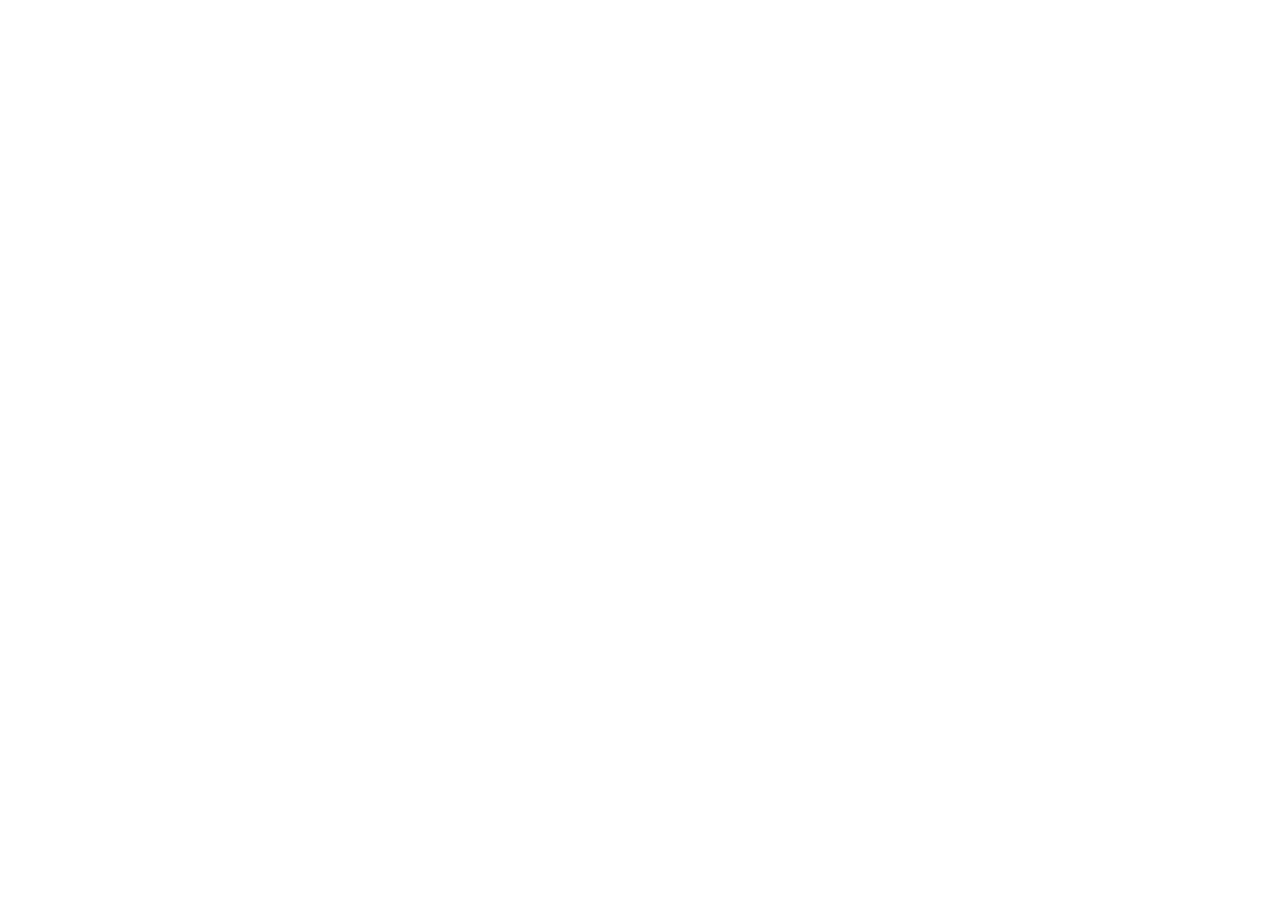
==== commit 9c6fca9d: "v2 更新" ====
--- a/index.html
+++ b/index.html
@@ -1,4 +1,4 @@
 <!doctype html>
-<html lang="zh-CN"><head><meta charset="UTF-8"/><meta name="viewport" content="width=device-width, initial-scale=1.0"/><meta name="theme-color" content="#10243f"/><title>保险资产负债管理平台</title>  <script type="module" crossorigin src="./assets/index-BGOxUwSF.js"></script>
-  <link rel="stylesheet" crossorigin href="./assets/index-DNsVfER6.css">
+<html lang="zh-CN"><head><meta charset="UTF-8"/><meta name="viewport" content="width=device-width, initial-scale=1.0"/><meta name="theme-color" content="#10243f"/><title>保险资产负债管理平台</title>  <script type="module" crossorigin src="/alm-admin-v2/assets/index-8bNp9N8D.js"></script>
+  <link rel="stylesheet" crossorigin href="/alm-admin-v2/assets/index-DNsVfER6.css">
 </head><body><div id="root"></div></body></html>
